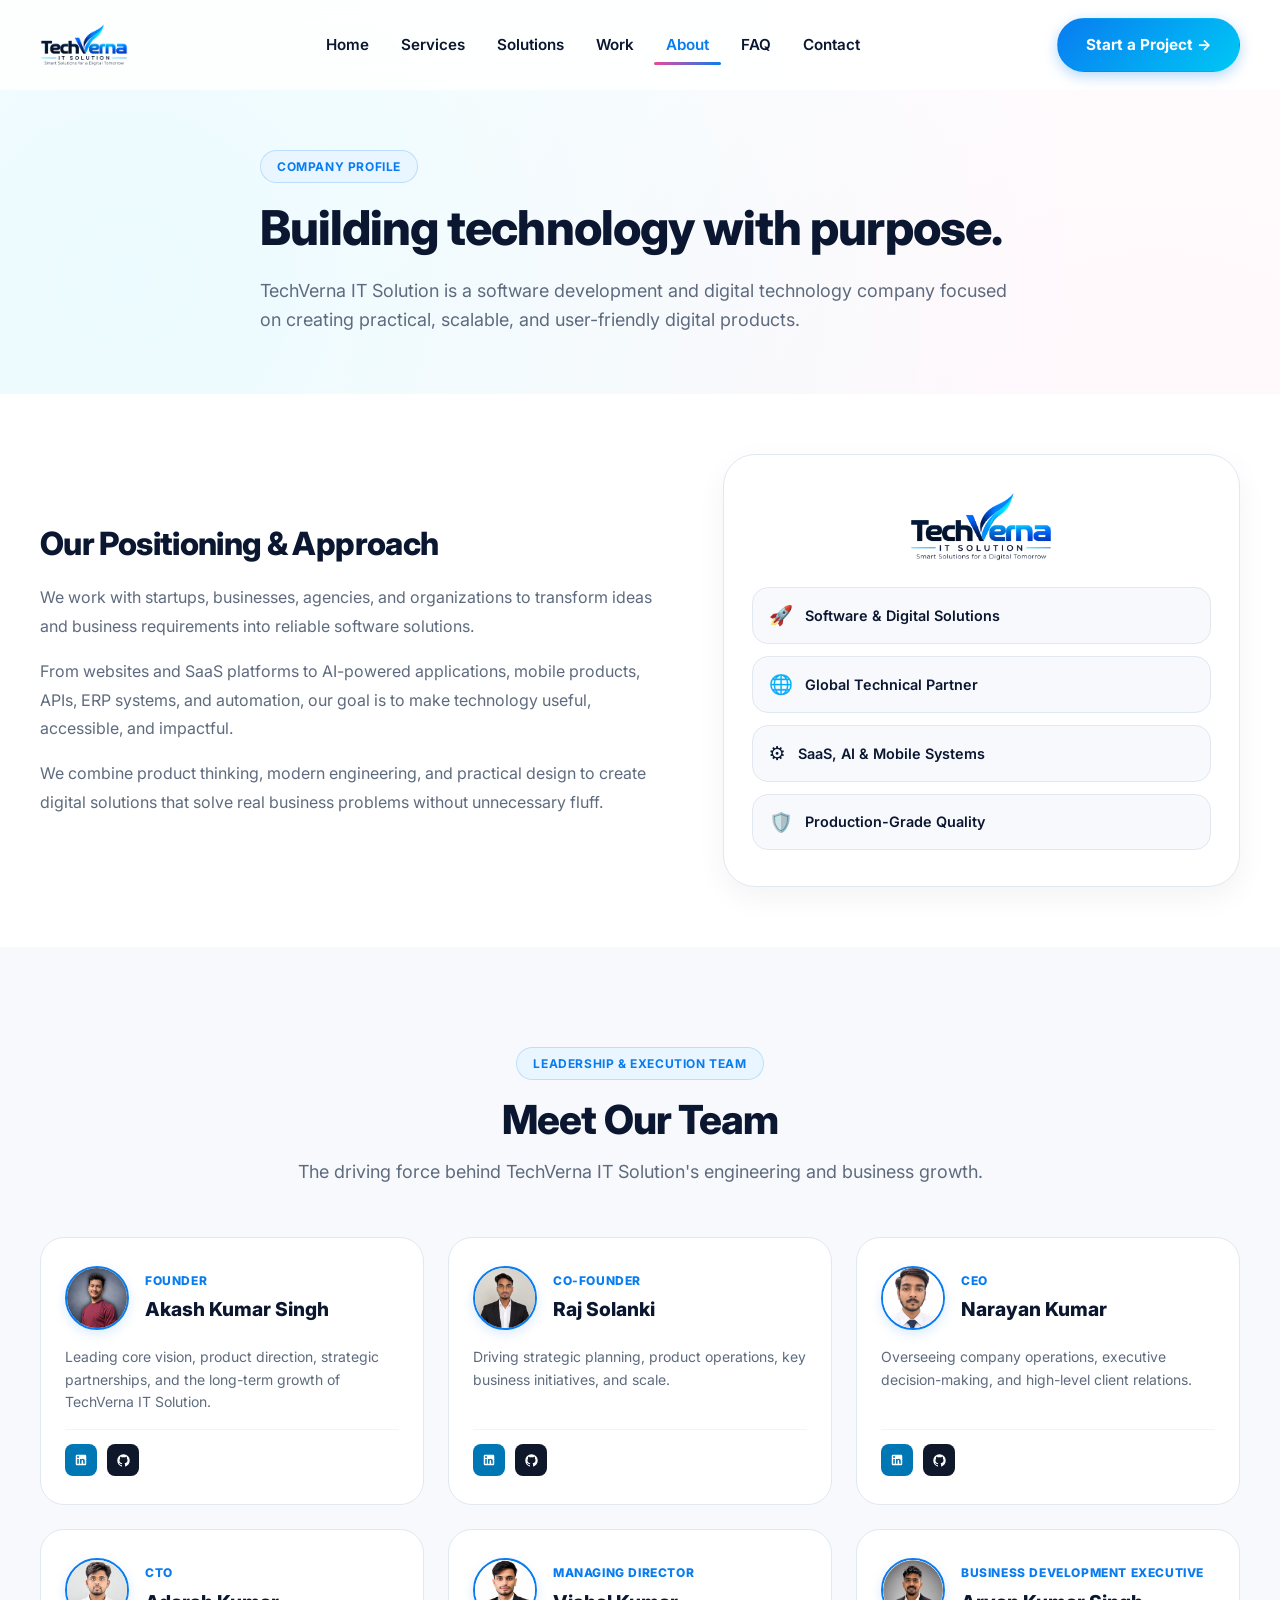
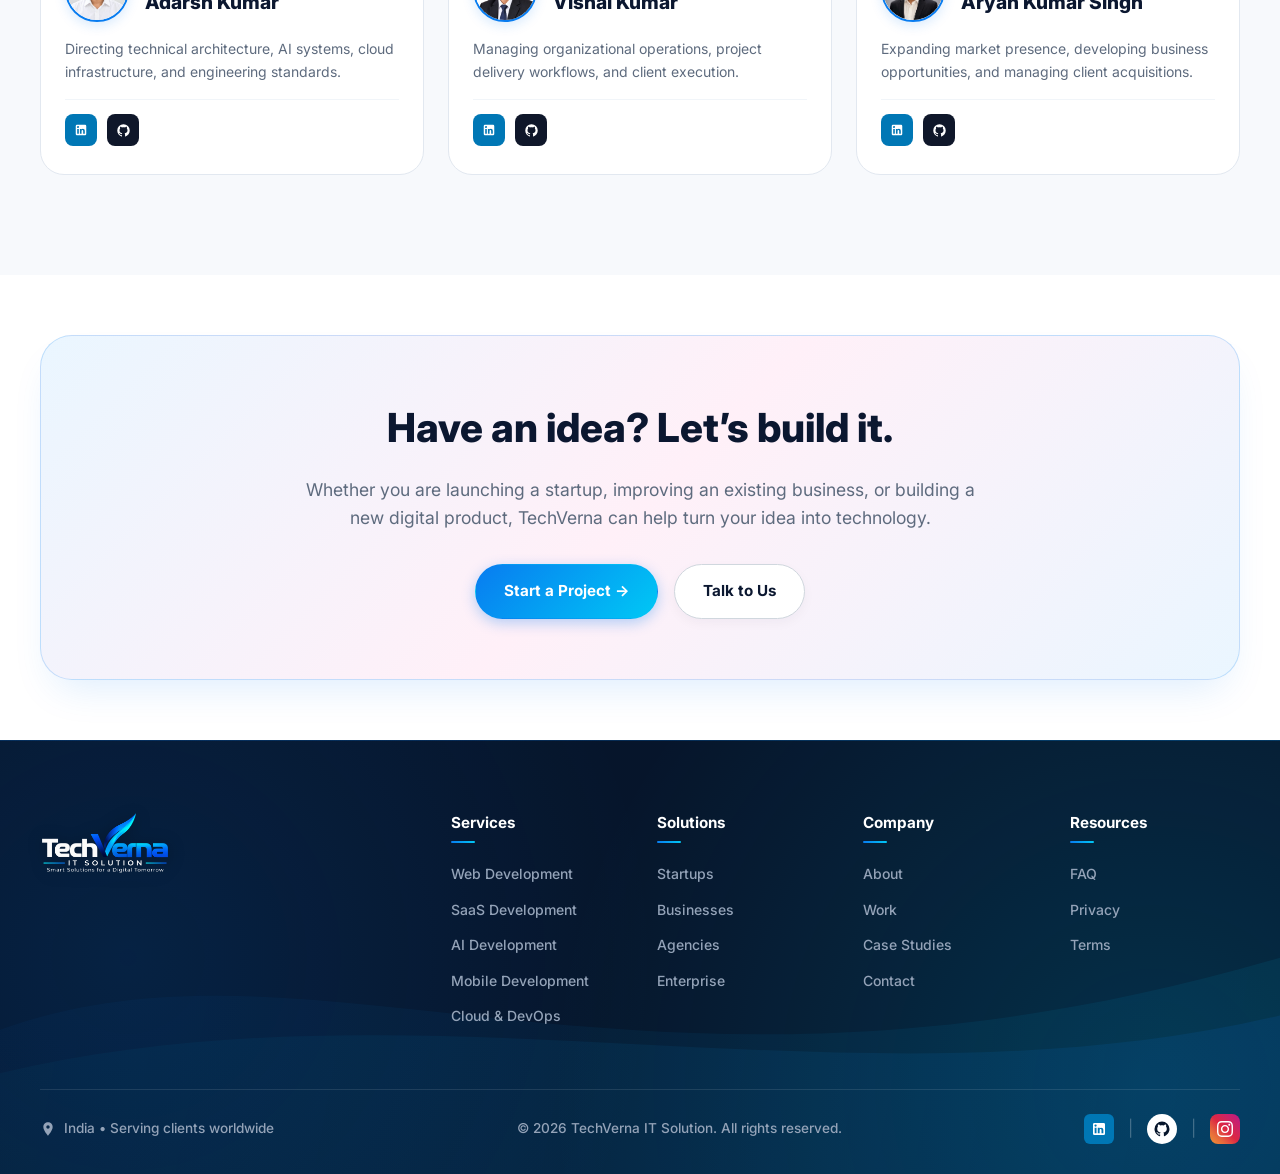
==== about.html @ 1b11ae0d "Initial commit for TechVerna IT Solution website" ====
<!DOCTYPE html>
<html lang="en">
<head>
  <meta charset="UTF-8">
  <meta name="viewport" content="width=device-width, initial-scale=1.0">
  <title>About Us | TechVerna IT Solution</title>
  <meta name="description" content="Learn about TechVerna IT Solution, our leadership, engineering values, and mission to build scalable digital products for startups and enterprises.">
  <link rel="canonical" href="https://techverna.in/about.html">
  <link rel="icon" type="image/png" href="assets/logo.png">

  <!-- Google Fonts: Inter -->
  <link rel="preconnect" href="https://fonts.googleapis.com">
  <link rel="preconnect" href="https://fonts.gstatic.com" crossorigin>
  <link href="https://fonts.googleapis.com/css2?family=Inter:wght@400;500;600;700;800&display=swap" rel="stylesheet">

  <link rel="stylesheet" href="css/style.css">
  <link rel="stylesheet" href="css/responsive.css">
  <link rel="stylesheet" href="css/animations.css">
</head>
<body class="ambient-bg">

  <!-- HEADER -->
    <header class="site-header">
    <div class="container header-container">
      <a href="index.html" class="brand-logo" aria-label="TechVerna IT Solution Home">
        <img src="assets/logo.png" alt="TechVerna IT Solution Logo">
      </a>

      <!-- Desktop Navigation -->
      <nav class="nav-menu">
        <a href="index.html" class="nav-link">Home</a>
        <a href="services.html" class="nav-link">Services</a>
        <a href="solutions.html" class="nav-link">Solutions</a>
        <a href="work.html" class="nav-link">Work</a>
        <a href="about.html" class="nav-link active">About</a>
        <a href="faq.html" class="nav-link">FAQ</a>
        <a href="contact.html" class="nav-link">Contact</a>
      </nav>

      <!-- Desktop Header CTA -->
      <div class="header-cta">
        <a href="contact.html" class="btn btn-primary">Start a Project →</a>
      </div>

      <!-- Mobile Hamburger Button -->
      <button id="hamburger-btn" class="hamburger-btn" aria-label="Toggle navigation menu" aria-expanded="false">
        <svg viewBox="0 0 24 24" fill="none" stroke="currentColor" stroke-width="2">
          <path d="M4 6h16M4 12h16M4 18h16" stroke-linecap="round"/>
        </svg>
      </button>
    </div>

    <!-- Mobile Slide-down Drawer -->
    <div id="mobile-menu" class="mobile-menu">
      <a href="index.html" class="nav-link">Home</a>
      <a href="services.html" class="nav-link">Services</a>
      <a href="solutions.html" class="nav-link">Solutions</a>
      <a href="work.html" class="nav-link">Work</a>
      <a href="about.html" class="nav-link active">About</a>
      <a href="faq.html" class="nav-link">FAQ</a>
      <a href="contact.html" class="nav-link">Contact</a>
      <a href="contact.html" class="btn btn-primary" style="margin-top: 10px; width: 100%;">Start a Project →</a>
    </div>
  </header>

  <!-- PAGE HERO -->
  <section class="hero-section" style="padding-bottom: 60px;">
    <div class="container text-center" style="max-width: 800px; margin: 0 auto;">
      <div class="badge-pill">Company Profile</div>
      <h1 class="section-title" style="font-size: 3rem; margin-bottom: 20px;">Building technology with purpose.</h1>
      <p class="section-subtitle">
        TechVerna IT Solution is a software development and digital technology company focused on creating practical, scalable, and user-friendly digital products.
      </p>
    </div>
  </section>

  <!-- COMPANY STORY -->
  <section class="py-60 bg-white-section">
    <div class="container">
      <div class="hero-grid">
        <div class="reveal">
          <h2 class="section-title" style="text-align: left; font-size: 2rem; margin-bottom: 20px;">Our Positioning &amp; Approach</h2>
          <p style="color: var(--color-muted-text); line-height: 1.8; margin-bottom: 16px;">
            We work with startups, businesses, agencies, and organizations to transform ideas and business requirements into reliable software solutions.
          </p>
          <p style="color: var(--color-muted-text); line-height: 1.8; margin-bottom: 16px;">
            From websites and SaaS platforms to AI-powered applications, mobile products, APIs, ERP systems, and automation, our goal is to make technology useful, accessible, and impactful.
          </p>
          <p style="color: var(--color-muted-text); line-height: 1.8;">
            We combine product thinking, modern engineering, and practical design to create digital solutions that solve real business problems without unnecessary fluff.
          </p>
        </div>
        <div class="reveal">
          <div class="company-showcase-box">
            <div class="showcase-logo-wrapper">
              <img src="assets/logo.png" alt="TechVerna IT Solution Logo" class="showcase-logo-img">
            </div>
            <div class="showcase-highlights-grid">
              <div class="showcase-pill">
                <span class="pill-icon">🚀</span>
                <span>Software &amp; Digital Solutions</span>
              </div>
              <div class="showcase-pill">
                <span class="pill-icon">🌐</span>
                <span>Global Technical Partner</span>
              </div>
              <div class="showcase-pill">
                <span class="pill-icon">⚙️</span>
                <span>SaaS, AI &amp; Mobile Systems</span>
              </div>
              <div class="showcase-pill">
                <span class="pill-icon">🛡️</span>
                <span>Production-Grade Quality</span>
              </div>
            </div>
          </div>
        </div>
      </div>
    </div>
  </section>

  <!-- TEAM SECTION -->
  <section class="py-100 bg-light-section">
    <div class="container">
      <div class="section-header reveal">
        <div class="badge-pill">Leadership &amp; Execution Team</div>
        <h2 class="section-title">Meet Our Team</h2>
        <p class="section-subtitle">The driving force behind TechVerna IT Solution's engineering and business growth.</p>
      </div>

      <div class="team-grid-3col reveal">
        <!-- 01 FOUNDER -->
        <div class="executive-card">
          <div>
            <div class="executive-header">
              <img src="assets/team/akash.jpg" alt="Akash Kumar Singh" class="executive-avatar">
              <div>
                <div class="executive-role-tag">FOUNDER</div>
                <h3 class="executive-name">Akash Kumar Singh</h3>
              </div>
            </div>
            <p class="executive-desc">
              Leading core vision, product direction, strategic partnerships, and the long-term growth of TechVerna IT Solution.
            </p>
          </div>
          <div class="team-social-links">
            <a href="https://www.linkedin.com/in/akashsingh2005" target="_blank" rel="noopener noreferrer" class="team-social-btn linkedin" aria-label="Akash Kumar Singh LinkedIn">
              <svg width="14" height="14" fill="currentColor" viewBox="0 0 24 24">
                <path d="M19 3a2 2 0 0 1 2 2v14a2 2 0 0 1-2 2H5a2 2 0 0 1-2-2V5a2 2 0 0 1 2-2h14m-.5 15.5v-5.3a3.26 3.26 0 0 0-3.26-3.26c-.85 0-1.84.52-2.28 1.3v-1.11h-2.79v8.37h2.79v-4.93c0-.77.62-1.4 1.39-1.4a1.4 1.4 0 0 1 1.4 1.4v4.93h2.75M6.88 8.56a1.68 1.68 0 0 0 1.68-1.68c0-.93-.75-1.69-1.68-1.69a1.69 1.69 0 0 0-1.69 1.69c0 .93.76 1.68 1.69 1.68m1.39 9.94v-8.37H5.5v8.37h2.77z"/>
              </svg>
            </a>
            <a href="https://github.com/akashsingg2005" target="_blank" rel="noopener noreferrer" class="team-social-btn github" aria-label="Akash Kumar Singh GitHub">
              <svg width="15" height="15" fill="currentColor" viewBox="0 0 24 24">
                <path d="M12 2A10 10 0 0 0 2 12c0 4.42 2.87 8.17 6.84 9.5.5.08.66-.23.66-.5v-1.69c-2.77.6-3.36-1.34-3.36-1.34-.46-1.16-1.11-1.47-1.11-1.47-.91-.62.07-.6.07-.6 1 .07 1.53 1.03 1.53 1.03.87 1.52 2.34 1.07 2.91.83.1-.65.35-1.09.63-1.34-2.22-.25-4.55-1.11-4.55-4.92 0-1.11.38-2 1.03-2.71-.1-.25-.45-1.29.1-2.64 0 0 .84-.27 2.75 1.02.79-.22 1.65-.33 2.5-.33.85 0 1.71.11 2.5.33 1.91-1.29 2.75-1.02 2.75-1.02.55 1.35.2 2.39.1 2.64.65.71 1.03 1.6 1.03 2.71 0 3.82-2.34 4.66-4.57 4.91.36.31.69.92.69 1.85V21c0 .27.16.59.67.5C19.14 20.16 22 16.42 22 12A10 10 0 0 0 12 2z"/>
              </svg>
            </a>
          </div>
        </div>

        <!-- 02 CO-FOUNDER -->
        <div class="executive-card">
          <div>
            <div class="executive-header">
              <img src="assets/team/raj.jpg" alt="Raj Solanki" class="executive-avatar">
              <div>
                <div class="executive-role-tag">CO-FOUNDER</div>
                <h3 class="executive-name">Raj Solanki</h3>
              </div>
            </div>
            <p class="executive-desc">
              Driving strategic planning, product operations, key business initiatives, and scale.
            </p>
          </div>
          <div class="team-social-links">
            <a href="https://www.linkedin.com/in/rajkumar-solanki07" target="_blank" rel="noopener noreferrer" class="team-social-btn linkedin" aria-label="Raj Solanki LinkedIn">
              <svg width="14" height="14" fill="currentColor" viewBox="0 0 24 24">
                <path d="M19 3a2 2 0 0 1 2 2v14a2 2 0 0 1-2 2H5a2 2 0 0 1-2-2V5a2 2 0 0 1 2-2h14m-.5 15.5v-5.3a3.26 3.26 0 0 0-3.26-3.26c-.85 0-1.84.52-2.28 1.3v-1.11h-2.79v8.37h2.79v-4.93c0-.77.62-1.4 1.39-1.4a1.4 1.4 0 0 1 1.4 1.4v4.93h2.75M6.88 8.56a1.68 1.68 0 0 0 1.68-1.68c0-.93-.75-1.69-1.68-1.69a1.69 1.69 0 0 0-1.69 1.69c0 .93.76 1.68 1.69 1.68m1.39 9.94v-8.37H5.5v8.37h2.77z"/>
              </svg>
            </a>
            <a href="https://github.com/tfaryanraj07" target="_blank" rel="noopener noreferrer" class="team-social-btn github" aria-label="Raj Solanki GitHub">
              <svg width="15" height="15" fill="currentColor" viewBox="0 0 24 24">
                <path d="M12 2A10 10 0 0 0 2 12c0 4.42 2.87 8.17 6.84 9.5.5.08.66-.23.66-.5v-1.69c-2.77.6-3.36-1.34-3.36-1.34-.46-1.16-1.11-1.47-1.11-1.47-.91-.62.07-.6.07-.6 1 .07 1.53 1.03 1.53 1.03.87 1.52 2.34 1.07 2.91.83.1-.65.35-1.09.63-1.34-2.22-.25-4.55-1.11-4.55-4.92 0-1.11.38-2 1.03-2.71-.1-.25-.45-1.29.1-2.64 0 0 .84-.27 2.75 1.02.79-.22 1.65-.33 2.5-.33.85 0 1.71.11 2.5.33 1.91-1.29 2.75-1.02 2.75-1.02.55 1.35.2 2.39.1 2.64.65.71 1.03 1.6 1.03 2.71 0 3.82-2.34 4.66-4.57 4.91.36.31.69.92.69 1.85V21c0 .27.16.59.67.5C19.14 20.16 22 16.42 22 12A10 10 0 0 0 12 2z"/>
              </svg>
            </a>
          </div>
        </div>

        <!-- 03 CEO -->
        <div class="executive-card">
          <div>
            <div class="executive-header">
              <img src="assets/team/narayan.jpg" alt="Narayan Kumar" class="executive-avatar">
              <div>
                <div class="executive-role-tag">CEO</div>
                <h3 class="executive-name">Narayan Kumar</h3>
              </div>
            </div>
            <p class="executive-desc">
              Overseeing company operations, executive decision-making, and high-level client relations.
            </p>
          </div>
          <div class="team-social-links">
            <a href="https://www.linkedin.com/in/narayan0789" target="_blank" rel="noopener noreferrer" class="team-social-btn linkedin" aria-label="Narayan Kumar LinkedIn">
              <svg width="14" height="14" fill="currentColor" viewBox="0 0 24 24">
                <path d="M19 3a2 2 0 0 1 2 2v14a2 2 0 0 1-2 2H5a2 2 0 0 1-2-2V5a2 2 0 0 1 2-2h14m-.5 15.5v-5.3a3.26 3.26 0 0 0-3.26-3.26c-.85 0-1.84.52-2.28 1.3v-1.11h-2.79v8.37h2.79v-4.93c0-.77.62-1.4 1.39-1.4a1.4 1.4 0 0 1 1.4 1.4v4.93h2.75M6.88 8.56a1.68 1.68 0 0 0 1.68-1.68c0-.93-.75-1.69-1.68-1.69a1.69 1.69 0 0 0-1.69 1.69c0 .93.76 1.68 1.69 1.68m1.39 9.94v-8.37H5.5v8.37h2.77z"/>
              </svg>
            </a>
            <a href="https://github.com/Narayan0789" target="_blank" rel="noopener noreferrer" class="team-social-btn github" aria-label="Narayan Kumar GitHub">
              <svg width="15" height="15" fill="currentColor" viewBox="0 0 24 24">
                <path d="M12 2A10 10 0 0 0 2 12c0 4.42 2.87 8.17 6.84 9.5.5.08.66-.23.66-.5v-1.69c-2.77.6-3.36-1.34-3.36-1.34-.46-1.16-1.11-1.47-1.11-1.47-.91-.62.07-.6.07-.6 1 .07 1.53 1.03 1.53 1.03.87 1.52 2.34 1.07 2.91.83.1-.65.35-1.09.63-1.34-2.22-.25-4.55-1.11-4.55-4.92 0-1.11.38-2 1.03-2.71-.1-.25-.45-1.29.1-2.64 0 0 .84-.27 2.75 1.02.79-.22 1.65-.33 2.5-.33.85 0 1.71.11 2.5.33 1.91-1.29 2.75-1.02 2.75-1.02.55 1.35.2 2.39.1 2.64.65.71 1.03 1.6 1.03 2.71 0 3.82-2.34 4.66-4.57 4.91.36.31.69.92.69 1.85V21c0 .27.16.59.67.5C19.14 20.16 22 16.42 22 12A10 10 0 0 0 12 2z"/>
              </svg>
            </a>
          </div>
        </div>

        <!-- 04 CTO -->
        <div class="executive-card">
          <div>
            <div class="executive-header">
              <img src="assets/team/adarsh.jpg" alt="Adarsh Kumar" class="executive-avatar">
              <div>
                <div class="executive-role-tag">CTO</div>
                <h3 class="executive-name">Adarsh Kumar</h3>
              </div>
            </div>
            <p class="executive-desc">
              Directing technical architecture, AI systems, cloud infrastructure, and engineering standards.
            </p>
          </div>
          <div class="team-social-links">
            <a href="https://www.linkedin.com/in/adarshrishab" target="_blank" rel="noopener noreferrer" class="team-social-btn linkedin" aria-label="Adarsh Kumar LinkedIn">
              <svg width="14" height="14" fill="currentColor" viewBox="0 0 24 24">
                <path d="M19 3a2 2 0 0 1 2 2v14a2 2 0 0 1-2 2H5a2 2 0 0 1-2-2V5a2 2 0 0 1 2-2h14m-.5 15.5v-5.3a3.26 3.26 0 0 0-3.26-3.26c-.85 0-1.84.52-2.28 1.3v-1.11h-2.79v8.37h2.79v-4.93c0-.77.62-1.4 1.39-1.4a1.4 1.4 0 0 1 1.4 1.4v4.93h2.75M6.88 8.56a1.68 1.68 0 0 0 1.68-1.68c0-.93-.75-1.69-1.68-1.69a1.69 1.69 0 0 0-1.69 1.69c0 .93.76 1.68 1.69 1.68m1.39 9.94v-8.37H5.5v8.37h2.77z"/>
              </svg>
            </a>
            <a href="https://github.com/Adarshkumar9525" target="_blank" rel="noopener noreferrer" class="team-social-btn github" aria-label="Adarsh Kumar GitHub">
              <svg width="15" height="15" fill="currentColor" viewBox="0 0 24 24">
                <path d="M12 2A10 10 0 0 0 2 12c0 4.42 2.87 8.17 6.84 9.5.5.08.66-.23.66-.5v-1.69c-2.77.6-3.36-1.34-3.36-1.34-.46-1.16-1.11-1.47-1.11-1.47-.91-.62.07-.6.07-.6 1 .07 1.53 1.03 1.53 1.03.87 1.52 2.34 1.07 2.91.83.1-.65.35-1.09.63-1.34-2.22-.25-4.55-1.11-4.55-4.92 0-1.11.38-2 1.03-2.71-.1-.25-.45-1.29.1-2.64 0 0 .84-.27 2.75 1.02.79-.22 1.65-.33 2.5-.33.85 0 1.71.11 2.5.33 1.91-1.29 2.75-1.02 2.75-1.02.55 1.35.2 2.39.1 2.64.65.71 1.03 1.6 1.03 2.71 0 3.82-2.34 4.66-4.57 4.91.36.31.69.92.69 1.85V21c0 .27.16.59.67.5C19.14 20.16 22 16.42 22 12A10 10 0 0 0 12 2z"/>
              </svg>
            </a>
          </div>
        </div>

        <!-- 05 MANAGING DIRECTOR -->
        <div class="executive-card">
          <div>
            <div class="executive-header">
              <img src="assets/team/vishal.jpg" alt="Vishal Kumar" class="executive-avatar">
              <div>
                <div class="executive-role-tag">MANAGING DIRECTOR</div>
                <h3 class="executive-name">Vishal Kumar</h3>
              </div>
            </div>
            <p class="executive-desc">
              Managing organizational operations, project delivery workflows, and client execution.
            </p>
          </div>
          <div class="team-social-links">
            <a href="https://www.linkedin.com/in/vishalhplg" target="_blank" rel="noopener noreferrer" class="team-social-btn linkedin" aria-label="Vishal Kumar LinkedIn">
              <svg width="14" height="14" fill="currentColor" viewBox="0 0 24 24">
                <path d="M19 3a2 2 0 0 1 2 2v14a2 2 0 0 1-2 2H5a2 2 0 0 1-2-2V5a2 2 0 0 1 2-2h14m-.5 15.5v-5.3a3.26 3.26 0 0 0-3.26-3.26c-.85 0-1.84.52-2.28 1.3v-1.11h-2.79v8.37h2.79v-4.93c0-.77.62-1.4 1.39-1.4a1.4 1.4 0 0 1 1.4 1.4v4.93h2.75M6.88 8.56a1.68 1.68 0 0 0 1.68-1.68c0-.93-.75-1.69-1.68-1.69a1.69 1.69 0 0 0-1.69 1.69c0 .93.76 1.68 1.69 1.68m1.39 9.94v-8.37H5.5v8.37h2.77z"/>
              </svg>
            </a>
            <a href="https://github.com/vishalhplg-123" target="_blank" rel="noopener noreferrer" class="team-social-btn github" aria-label="Vishal Kumar GitHub">
              <svg width="15" height="15" fill="currentColor" viewBox="0 0 24 24">
                <path d="M12 2A10 10 0 0 0 2 12c0 4.42 2.87 8.17 6.84 9.5.5.08.66-.23.66-.5v-1.69c-2.77.6-3.36-1.34-3.36-1.34-.46-1.16-1.11-1.47-1.11-1.47-.91-.62.07-.6.07-.6 1 .07 1.53 1.03 1.53 1.03.87 1.52 2.34 1.07 2.91.83.1-.65.35-1.09.63-1.34-2.22-.25-4.55-1.11-4.55-4.92 0-1.11.38-2 1.03-2.71-.1-.25-.45-1.29.1-2.64 0 0 .84-.27 2.75 1.02.79-.22 1.65-.33 2.5-.33.85 0 1.71.11 2.5.33 1.91-1.29 2.75-1.02 2.75-1.02.55 1.35.2 2.39.1 2.64.65.71 1.03 1.6 1.03 2.71 0 3.82-2.34 4.66-4.57 4.91.36.31.69.92.69 1.85V21c0 .27.16.59.67.5C19.14 20.16 22 16.42 22 12A10 10 0 0 0 12 2z"/>
              </svg>
            </a>
          </div>
        </div>

        <!-- 06 BUSINESS DEVELOPMENT EXECUTIVE -->
        <div class="executive-card">
          <div>
            <div class="executive-header">
              <img src="assets/team/aryan.jpg" alt="Aryan Kumar Singh" class="executive-avatar">
              <div>
                <div class="executive-role-tag">BUSINESS DEVELOPMENT EXECUTIVE</div>
                <h3 class="executive-name">Aryan Kumar Singh</h3>
              </div>
            </div>
            <p class="executive-desc">
              Expanding market presence, developing business opportunities, and managing client acquisitions.
            </p>
          </div>
          <div class="team-social-links">
            <a href="https://www.linkedin.com/in/aryan-singh-255670394" target="_blank" rel="noopener noreferrer" class="team-social-btn linkedin" aria-label="Aryan Kumar Singh LinkedIn">
              <svg width="14" height="14" fill="currentColor" viewBox="0 0 24 24">
                <path d="M19 3a2 2 0 0 1 2 2v14a2 2 0 0 1-2 2H5a2 2 0 0 1-2-2V5a2 2 0 0 1 2-2h14m-.5 15.5v-5.3a3.26 3.26 0 0 0-3.26-3.26c-.85 0-1.84.52-2.28 1.3v-1.11h-2.79v8.37h2.79v-4.93c0-.77.62-1.4 1.39-1.4a1.4 1.4 0 0 1 1.4 1.4v4.93h2.75M6.88 8.56a1.68 1.68 0 0 0 1.68-1.68c0-.93-.75-1.69-1.68-1.69a1.69 1.69 0 0 0-1.69 1.69c0 .93.76 1.68 1.69 1.68m1.39 9.94v-8.37H5.5v8.37h2.77z"/>
              </svg>
            </a>
            <a href="https://github.com/AryankumarSingh18" target="_blank" rel="noopener noreferrer" class="team-social-btn github" aria-label="Aryan Kumar Singh GitHub">
              <svg width="15" height="15" fill="currentColor" viewBox="0 0 24 24">
                <path d="M12 2A10 10 0 0 0 2 12c0 4.42 2.87 8.17 6.84 9.5.5.08.66-.23.66-.5v-1.69c-2.77.6-3.36-1.34-3.36-1.34-.46-1.16-1.11-1.47-1.11-1.47-.91-.62.07-.6.07-.6 1 .07 1.53 1.03 1.53 1.03.87 1.52 2.34 1.07 2.91.83.1-.65.35-1.09.63-1.34-2.22-.25-4.55-1.11-4.55-4.92 0-1.11.38-2 1.03-2.71-.1-.25-.45-1.29.1-2.64 0 0 .84-.27 2.75 1.02.79-.22 1.65-.33 2.5-.33.85 0 1.71.11 2.5.33 1.91-1.29 2.75-1.02 2.75-1.02.55 1.35.2 2.39.1 2.64.65.71 1.03 1.6 1.03 2.71 0 3.82-2.34 4.66-4.57 4.91.36.31.69.92.69 1.85V21c0 .27.16.59.67.5C19.14 20.16 22 16.42 22 12A10 10 0 0 0 12 2z"/>
              </svg>
            </a>
          </div>
        </div>
      </div>
    </div>
  </section>

  <!-- CTA -->
  <section class="py-60 bg-white-section">
    <div class="container">
      <div class="cta-banner reveal">
        <h2>Have an idea? Let’s build it.</h2>
        <p>Whether you are launching a startup, improving an existing business, or building a new digital product, TechVerna can help turn your idea into technology.</p>
        <div style="display: flex; gap: 16px; justify-content: center; flex-wrap: wrap;">
          <a href="contact.html" class="btn btn-primary">Start a Project →</a>
          <a href="https://wa.me/917004339203?text=Hello%20TechVerna%20IT%20Solution%2C%20I%20would%20like%20to%20discuss%20a%20project." target="_blank" rel="noopener noreferrer" class="btn btn-secondary">Talk to Us</a>
        </div>
      </div>
    </div>
  </section>

  <!-- FOOTER -->
        <footer class="site-footer">
    <!-- Flowing Wave SVG Graphic Background Canvas -->
    <svg class="footer-wave-svg" viewBox="0 0 1200 300" preserveAspectRatio="none" fill="none">
      <path d="M0 200 C 300 120, 600 280, 1200 150 L 1200 300 L 0 300 Z" fill="url(#waveGrad1)" opacity="0.35"/>
      <path d="M0 230 C 400 160, 800 260, 1200 190 L 1200 300 L 0 300 Z" fill="url(#waveGrad2)" opacity="0.45"/>
      <defs>
        <linearGradient id="waveGrad1" x1="0" y1="0" x2="1200" y2="300" gradientUnits="userSpaceOnUse">
          <stop offset="0%" stop-color="#087CF0" stop-opacity="0.25"/>
          <stop offset="100%" stop-color="#00C8F5" stop-opacity="0.5"/>
        </linearGradient>
        <linearGradient id="waveGrad2" x1="0" y1="0" x2="1200" y2="300" gradientUnits="userSpaceOnUse">
          <stop offset="0%" stop-color="#00C8F5" stop-opacity="0.15"/>
          <stop offset="100%" stop-color="#087CF0" stop-opacity="0.6"/>
        </linearGradient>
      </defs>
    </svg>

    <div class="container footer-container-inner">
      <div class="footer-top">
        <!-- LEFT FOOTER BRAND -->
        <div class="footer-brand">
          <a href="index.html" aria-label="TechVerna IT Solution Logo">
            <img src="assets/logo-footer.png" alt="TechVerna IT Solution Logo" class="footer-logo-img">
          </a>
        </div>

        <!-- SERVICES -->
        <div class="footer-col">
          <h4>Services</h4>
          <div class="footer-heading-underline"></div>
          <ul>
            <li><a href="services/web-development.html">Web Development</a></li>
            <li><a href="services/saas-development.html">SaaS Development</a></li>
            <li><a href="services/ai-development.html">AI Development</a></li>
            <li><a href="services/mobile-development.html">Mobile Development</a></li>
            <li><a href="services/backend-api-development.html">Cloud &amp; DevOps</a></li>
          </ul>
        </div>

        <!-- SOLUTIONS -->
        <div class="footer-col">
          <h4>Solutions</h4>
          <div class="footer-heading-underline"></div>
          <ul>
            <li><a href="solutions.html#startups">Startups</a></li>
            <li><a href="solutions.html#businesses">Businesses</a></li>
            <li><a href="solutions.html#agencies">Agencies</a></li>
            <li><a href="solutions.html#enterprise">Enterprise</a></li>
          </ul>
        </div>

        <!-- COMPANY -->
        <div class="footer-col">
          <h4>Company</h4>
          <div class="footer-heading-underline"></div>
          <ul>
            <li><a href="about.html">About</a></li>
            <li><a href="work.html">Work</a></li>
            <li><a href="work.html">Case Studies</a></li>
            <li><a href="contact.html">Contact</a></li>
          </ul>
        </div>

        <!-- RESOURCES -->
        <div class="footer-col">
          <h4>Resources</h4>
          <div class="footer-heading-underline"></div>
          <ul>
            <li><a href="faq.html">FAQ</a></li>
            <li><a href="privacy.html">Privacy</a></li>
            <li><a href="terms.html">Terms</a></li>
          </ul>
        </div>
      </div>

      <!-- FOOTER BOTTOM BAR MATCHING REFERENCE SCREENSHOT -->
      <div class="footer-bottom">
        <div class="footer-location-pin">
          <svg width="16" height="16" viewBox="0 0 24 24" fill="currentColor" style="color: #94A3B8;">
            <path d="M12 2C8.13 2 5 5.13 5 9c0 5.25 7 13 7 13s7-7.75 7-13c0-3.87-3.13-7-7-7zm0 9.5c-1.38 0-2.5-1.12-2.5-2.5s1.12-2.5 2.5-2.5 2.5 1.12 2.5 2.5-1.12 2.5-2.5 2.5z"/>
          </svg>
          <span>India • Serving clients worldwide</span>
        </div>

        <div class="footer-copyright-text">
          © <span id="current-year">2026</span> TechVerna IT Solution. All rights reserved.
        </div>

        <div class="social-links-row">
          <!-- LinkedIn Icon -->
          <a href="https://www.linkedin.com/company/techverna-it-solution/" target="_blank" rel="noopener noreferrer" class="social-icon-btn linkedin" aria-label="LinkedIn">
            <svg width="16" height="16" fill="currentColor" viewBox="0 0 24 24">
              <path d="M19 3a2 2 0 0 1 2 2v14a2 2 0 0 1-2 2H5a2 2 0 0 1-2-2V5a2 2 0 0 1 2-2h14m-.5 15.5v-5.3a3.26 3.26 0 0 0-3.26-3.26c-.85 0-1.84.52-2.28 1.3v-1.11h-2.79v8.37h2.79v-4.93c0-.77.62-1.4 1.39-1.4a1.4 1.4 0 0 1 1.4 1.4v4.93h2.75M6.88 8.56a1.68 1.68 0 0 0 1.68-1.68c0-.93-.75-1.69-1.68-1.69a1.69 1.69 0 0 0-1.69 1.69c0 .93.76 1.68 1.69 1.68m1.39 9.94v-8.37H5.5v8.37h2.77z"/>
            </svg>
          </a>

          <span class="social-divider-pipe">|</span>

          <!-- GitHub Icon -->
          <a href="https://github.com/techvernaitsolution" target="_blank" rel="noopener noreferrer" class="social-icon-btn github" aria-label="GitHub">
            <svg width="18" height="18" fill="currentColor" viewBox="0 0 24 24">
              <path d="M12 2A10 10 0 0 0 2 12c0 4.42 2.87 8.17 6.84 9.5.5.08.66-.23.66-.5v-1.69c-2.77.6-3.36-1.34-3.36-1.34-.46-1.16-1.11-1.47-1.11-1.47-.91-.62.07-.6.07-.6 1 .07 1.53 1.03 1.53 1.03.87 1.52 2.34 1.07 2.91.83.1-.65.35-1.09.63-1.34-2.22-.25-4.55-1.11-4.55-4.92 0-1.11.38-2 1.03-2.71-.1-.25-.45-1.29.1-2.64 0 0 .84-.27 2.75 1.02.79-.22 1.65-.33 2.5-.33.85 0 1.71.11 2.5.33 1.91-1.29 2.75-1.02 2.75-1.02.55 1.35.2 2.39.1 2.64.65.71 1.03 1.6 1.03 2.71 0 3.82-2.34 4.66-4.57 4.91.36.31.69.92.69 1.85V21c0 .27.16.59.67.5C19.14 20.16 22 16.42 22 12A10 10 0 0 0 12 2z"/>
            </svg>
          </a>

          <span class="social-divider-pipe">|</span>

          <!-- Instagram Icon -->
          <a href="https://www.instagram.com/techvernaitsolution.in" target="_blank" rel="noopener noreferrer" class="social-icon-btn instagram" aria-label="Instagram">
            <svg width="16" height="16" fill="currentColor" viewBox="0 0 24 24">
              <path d="M12 2.163c3.204 0 3.584.012 4.85.07 3.252.148 4.771 1.691 4.919 4.919.058 1.265.069 1.645.069 4.849 0 3.205-.012 3.584-.069 4.849-.149 3.225-1.664 4.771-4.919 4.919-1.266.058-1.644.07-4.85.07-3.204 0-3.584-.012-4.849-.07-3.26-.149-4.771-1.699-4.919-4.92-.058-1.265-.07-1.644-.07-4.849 0-3.204.013-3.583.07-4.849.149-3.227 1.664-4.771 4.919-4.919 1.266-.057 1.645-.069 4.849-.069zm0-2.163c-3.259 0-3.667.014-4.947.072-4.358.2-6.78 2.618-6.98 6.98-.059 1.281-.073 1.689-.073 4.948 0 3.259.014 3.668.072 4.948.2 4.358 2.618 6.78 6.98 6.98 1.281.058 1.689.072 4.948.072 3.259 0 3.668-.014 4.948-.072 4.354-.2 6.782-2.618 6.979-6.98.059-1.28.073-1.689.073-4.948 0-3.259-.014-3.667-.072-4.947-.196-4.354-2.617-6.78-6.979-6.98-1.281-.059-1.69-.073-4.949-.073zm0 5.838c-3.403 0-6.162 2.759-6.162 6.162s2.759 6.163 6.162 6.163 6.162-2.759 6.162-6.163c0-3.403-2.759-6.162-6.162-6.162zm0 10.162c-2.209 0-4-1.79-4-4 0-2.209 1.791-4 4-4s4 1.791 4 4c0 2.21-1.791 4-4 4zm6.406-11.845c-.796 0-1.441.645-1.441 1.44s.645 1.44 1.441 1.44c.795 0 1.439-.645 1.439-1.44s-.644-1.44-1.439-1.44z"/>
            </svg>
          </a>
        </div>
      </div>
    </div>
  </footer>

  <script src="js/main.js" defer></script>
  <script src="js/navigation.js" defer></script>
</body>
</html>
---- css/style.css ----
/* ============================================================
   TECHVERNA IT SOLUTION — MAIN STYLESHEET
   ============================================================ */

:root {
  /* Color Palette */
  --color-navy: #071A35;
  --color-dark-blue: #0B3B82;
  --color-primary-blue: #087CF0;
  --color-cyan: #00C8F5;
  --color-soft-blue: #EAF6FF;
  --color-soft-pink: #FFF0F8;
  --color-pink: #FF6FB5;
  --color-purple: #C77DFF;
  --color-white: #FFFFFF;
  --color-light-bg: #F7F9FC;
  --color-dark-text: #0B1730;
  --color-muted-text: #5E6B7E;
  --color-border: rgba(8, 124, 240, 0.12);

  /* Typography */
  --font-family: 'Inter', system-ui, -apple-system, BlinkMacSystemFont, 'Segoe UI', Roboto, Oxygen, Ubuntu, Cantarell, sans-serif;

  /* Spacing & Transitions */
  --transition-fast: 0.2s ease;
  --transition-normal: 0.3s cubic-bezier(0.4, 0, 0.2, 1);
  --radius-sm: 8px;
  --radius-md: 16px;
  --radius-lg: 24px;
  --radius-xl: 32px;
  --shadow-sm: 0 4px 12px rgba(7, 26, 53, 0.04);
  --shadow-md: 0 10px 30px -10px rgba(7, 26, 53, 0.08);
  --shadow-lg: 0 20px 40px -15px rgba(8, 124, 240, 0.15);
}

/* Base & Reset */
*, *::before, *::after {
  box-sizing: border-box;
  margin: 0;
  padding: 0;
}

html {
  scroll-behavior: smooth;
  font-size: 16px;
}

body {
  font-family: var(--font-family);
  background-color: var(--color-white);
  color: var(--color-dark-text);
  line-height: 1.6;
  overflow-x: hidden;
  -webkit-font-smoothing: antialiased;
}

a {
  color: inherit;
  text-decoration: none;
}

ul, ol {
  list-style: none;
}

img, svg {
  max-width: 100%;
  height: auto;
  display: block;
}

button, input, select, textarea {
  font-family: inherit;
  font-size: inherit;
}

/* Container */
.container {
  width: 100%;
  max-width: 1240px;
  margin-left: auto;
  margin-right: auto;
  padding-left: 20px;
  padding-right: 20px;
}

/* Ambient Background Radial Gradients */
.ambient-bg {
  background-image: 
    radial-gradient(circle at 10% 10%, rgba(0, 200, 245, 0.08), transparent 35%),
    radial-gradient(circle at 90% 20%, rgba(255, 111, 181, 0.06), transparent 35%),
    radial-gradient(circle at 50% 70%, rgba(8, 124, 240, 0.04), transparent 45%);
}

.bg-light-section {
  background-color: var(--color-light-bg);
}

.bg-white-section {
  background-color: var(--color-white);
}

/* Text Gradient Utilities */
.text-gradient-blue {
  background: linear-gradient(135deg, var(--color-primary-blue) 0%, var(--color-cyan) 100%);
  -webkit-background-clip: text;
  -webkit-text-fill-color: transparent;
}

.text-gradient-[#087CF0] {
  color: var(--color-primary-blue);
}

/* Section Header Styles */
.section-header {
  text-align: center;
  max-width: 760px;
  margin: 0 auto 50px auto;
}

.badge-pill {
  display: inline-flex;
  align-items: center;
  gap: 8px;
  padding: 6px 16px;
  border-radius: 50px;
  background-color: var(--color-soft-blue);
  border: 1px solid rgba(8, 124, 240, 0.2);
  color: var(--color-primary-blue);
  font-size: 0.75rem;
  font-weight: 700;
  text-transform: uppercase;
  letter-spacing: 0.05em;
  margin-bottom: 16px;
}

.section-title {
  font-size: 2.5rem;
  font-weight: 800;
  color: var(--color-dark-text);
  letter-spacing: -0.02em;
  line-height: 1.2;
}

.section-subtitle {
  font-size: 1.125rem;
  color: var(--color-muted-text);
  margin-top: 14px;
}

/* Buttons */
.btn {
  display: inline-flex;
  align-items: center;
  justify-content: center;
  gap: 10px;
  padding: 14px 28px;
  border-radius: 50px;
  font-weight: 700;
  font-size: 0.95rem;
  cursor: pointer;
  transition: var(--transition-normal);
  border: 1px solid transparent;
  text-align: center;
}

.btn-primary {
  background: linear-gradient(135deg, var(--color-primary-blue) 0%, var(--color-cyan) 100%);
  color: var(--color-white);
  box-shadow: 0 4px 14px rgba(8, 124, 240, 0.3);
}

.btn-primary:hover {
  transform: translateY(-2px);
  box-shadow: 0 8px 22px rgba(0, 200, 245, 0.45);
  filter: brightness(1.04);
}

.btn-secondary {
  background-color: var(--color-white);
  color: var(--color-dark-text);
  border-color: #D0D7DE;
  box-shadow: var(--shadow-sm);
}

.btn-secondary:hover {
  border-color: var(--color-primary-blue);
  color: var(--color-primary-blue);
  background-color: var(--color-soft-blue);
}

/* Header Navigation */
.site-header {
  position: fixed;
  top: 0;
  left: 0;
  right: 0;
  z-index: 1000;
  transition: background-color 0.3s ease, box-shadow 0.3s ease, padding 0.3s ease;
  background-color: rgba(255, 255, 255, 0.85);
  backdrop-filter: blur(14px);
  padding: 18px 0;
}

.site-header.scrolled {
  background-color: rgba(255, 255, 255, 0.98);
  box-shadow: 0 4px 20px rgba(7, 26, 53, 0.08);
  padding: 12px 0;
  border-bottom: 1px solid rgba(226, 232, 240, 0.9);
}

.header-container {
  display: flex;
  align-items: center;
  justify-content: space-between;
}

.brand-logo {
  display: flex;
  align-items: center;
  gap: 12px;
}

.brand-logo img {
  height: 44px;
  width: auto;
  object-fit: contain;
}

.nav-menu {
  display: flex;
  align-items: center;
  gap: 8px;
}

.nav-link {
  position: relative;
  padding: 8px 12px;
  font-size: 0.95rem;
  font-weight: 600;
  color: var(--color-dark-text);
  transition: color var(--transition-fast);
}

.nav-link::after {
  content: '';
  position: absolute;
  bottom: 0;
  left: 0;
  width: 0%;
  height: 3px;
  background: linear-gradient(90deg, #EC4899 0%, #087CF0 100%);
  border-radius: 2px;
  transition: width 0.3s ease;
}

.nav-link:hover, .nav-link.active {
  color: var(--color-primary-blue);
  background-color: transparent;
}

.nav-link:hover::after, .nav-link.active::after {
  width: 100%;
}

.hamburger-btn {
  display: none;
  background: none;
  border: none;
  cursor: pointer;
  padding: 8px;
  color: var(--color-navy);
}

.hamburger-btn svg {
  width: 28px;
  height: 28px;
}

.mobile-menu {
  display: none;
  position: absolute;
  top: 100%;
  left: 0;
  right: 0;
  background-color: var(--color-white);
  padding: 24px 20px;
  border-bottom: 1px solid #E2E8F0;
  box-shadow: 0 15px 30px rgba(7, 26, 53, 0.12);
  flex-direction: column;
  gap: 12px;
}

.mobile-menu.open {
  display: flex;
}

.mobile-menu .nav-link {
  width: fit-content;
  display: inline-block;
}

/* Hero Section */
.hero-section {
  padding-top: 150px;
  padding-bottom: 90px;
  position: relative;
  overflow: hidden;
}

.hero-grid {
  display: grid;
  grid-template-columns: 1.1fr 0.9fr;
  gap: 50px;
  align-items: center;
}

.hero-content h1 {
  font-size: 3.5rem;
  font-weight: 800;
  line-height: 1.15;
  color: var(--color-dark-text);
  margin-bottom: 20px;
  letter-spacing: -0.02em;
}

.hero-description {
  font-size: 1.15rem;
  color: var(--color-muted-text);
  line-height: 1.7;
  margin-bottom: 32px;
}

.hero-actions {
  display: flex;
  gap: 16px;
  margin-bottom: 32px;
}

.tech-badges-row {
  display: flex;
  align-items: center;
  flex-wrap: wrap;
  gap: 12px;
  padding-top: 24px;
  border-top: 1px solid #E2E8F0;
  font-size: 0.85rem;
  font-weight: 600;
  color: var(--color-dark-blue);
}

.tech-badge-item {
  padding: 4px 12px;
  background-color: rgba(234, 246, 255, 0.8);
  border-radius: 6px;
  border: 1px solid rgba(8, 124, 240, 0.15);
}

/* Hero Visual Card */
.hero-visual-card {
  position: relative;
  background: #FFFFFF;
  border: 1px solid rgba(8, 124, 240, 0.18);
  border-radius: var(--radius-xl);
  padding: 28px;
  box-shadow: 0 20px 50px rgba(8, 124, 240, 0.12);
  transition: border-color 0.3s ease, box-shadow 0.3s ease;
}

.hero-visual-card:hover {
  border-color: rgba(0, 200, 245, 0.4);
  box-shadow: 0 25px 60px rgba(8, 124, 240, 0.18);
}

.mock-window-header {
  display: flex;
  align-items: center;
  justify-content: space-between;
  padding-bottom: 16px;
  border-bottom: 1px solid #F1F5F9;
  margin-bottom: 20px;
}

.dots {
  display: flex;
  gap: 6px;
}

.dot {
  width: 10px;
  height: 10px;
  border-radius: 50%;
}

.dot.red { background-color: #FF5F56; }
.dot.yellow { background-color: #FFBD2E; }
.dot.green { background-color: #27C93F; }

.mock-status-pill {
  display: inline-flex;
  align-items: center;
  gap: 6px;
  font-size: 0.75rem;
  font-weight: 700;
  color: #10B981;
  background: #ECFDF5;
  padding: 4px 12px;
  border-radius: 12px;
  border: 1px solid #A7F3D0;
}

.mock-status-dot {
  width: 6px;
  height: 6px;
  border-radius: 50%;
  background-color: #10B981;
}

.mock-dashboard-grid {
  display: grid;
  grid-template-columns: 1fr 1fr;
  gap: 16px;
  margin-bottom: 16px;
}

.mock-stat-card {
  padding: 18px;
  border-radius: var(--radius-md);
  border: 1px solid #E2E8F0;
  background: linear-gradient(135deg, var(--color-soft-blue) 0%, #FFFFFF 100%);
  transition: transform 0.2s ease, border-color 0.2s ease;
}

.mock-stat-card:hover {
  transform: translateY(-2px);
  border-color: var(--color-primary-blue);
}

.mock-stat-title {
  font-size: 0.75rem;
  font-weight: 700;
  color: var(--color-dark-blue);
  margin-bottom: 6px;
  text-transform: uppercase;
  letter-spacing: 0.05em;
}

.mock-stat-val {
  font-size: 1.4rem;
  font-weight: 800;
  color: var(--color-dark-text);
}

.mock-feature-box {
  padding: 16px;
  background: var(--color-white);
  border: 1px solid #E2E8F0;
  border-radius: var(--radius-md);
  display: flex;
  align-items: center;
  justify-content: space-between;
  margin-top: 12px;
  transition: transform 0.2s ease, border-color 0.2s ease;
}

.mock-feature-box:hover {
  border-color: var(--color-cyan);
  transform: translateY(-2px);
}

.mock-feature-box.dark {
  background: var(--color-navy);
  color: var(--color-white);
  border-color: rgba(255, 255, 255, 0.1);
}

/* Services Grid & Cards */
.services-section {
  padding: 100px 0;
}

.services-grid {
  display: grid;
  grid-template-columns: repeat(3, 1fr);
  gap: 30px;
}

.service-card {
  background-color: var(--color-white);
  border: 1px solid #E2E8F0;
  border-radius: var(--radius-lg);
  padding: 36px 28px;
  transition: var(--transition-normal);
  display: flex;
  flex-direction: column;
  justify-content: space-between;
  position: relative;
  cursor: pointer;
}

.service-card:hover {
  transform: translateY(-6px);
  border-color: rgba(0, 200, 245, 0.5);
  box-shadow: 0 20px 40px rgba(8, 124, 240, 0.12);
}

.card-top {
  display: flex;
  align-items: center;
  justify-content: space-between;
  margin-bottom: 24px;
}

.card-num {
  font-size: 1.5rem;
  font-weight: 800;
  color: #CBD5E1;
  font-family: monospace;
}

.service-card:hover .card-num {
  color: var(--color-primary-blue);
}

.card-icon {
  width: 50px;
  height: 50px;
  border-radius: 14px;
  background-color: var(--color-soft-blue);
  color: var(--color-primary-blue);
  display: flex;
  align-items: center;
  justify-content: center;
  transition: var(--transition-fast);
}

.service-card:hover .card-icon {
  background: linear-gradient(135deg, var(--color-primary-blue), var(--color-cyan));
  color: var(--color-white);
}

.card-title {
  font-size: 1.25rem;
  font-weight: 700;
  color: var(--color-dark-text);
  margin-bottom: 12px;
}

.card-desc {
  font-size: 0.925rem;
  color: var(--color-muted-text);
  line-height: 1.6;
  margin-bottom: 24px;
}

.card-features {
  border-top: 1px solid #F1F5F9;
  padding-top: 16px;
  margin-bottom: 24px;
}

.card-features li {
  font-size: 0.825rem;
  font-weight: 600;
  color: var(--color-dark-text);
  display: flex;
  align-items: center;
  gap: 8px;
  margin-bottom: 8px;
}

.card-features li::before {
  content: "✓";
  color: var(--color-cyan);
  font-weight: 900;
}

.card-link {
  font-size: 0.9rem;
  font-weight: 700;
  color: var(--color-primary-blue);
  display: inline-flex;
  align-items: center;
  gap: 6px;
  transition: gap 0.2s ease;
}

/* Stretched Link pseudo-element to make entire card clickable */
.card-link::after {
  content: "";
  position: absolute;
  top: 0;
  left: 0;
  right: 0;
  bottom: 0;
  z-index: 5;
}

.service-card:hover .card-link {
  gap: 10px;
  color: var(--color-dark-blue);
}

/* Solutions Cards */
.solutions-grid {
  display: grid;
  grid-template-columns: repeat(4, 1fr);
  gap: 24px;
}

.solutions-detail-grid {
  display: grid;
  grid-template-columns: repeat(2, 1fr);
  gap: 32px;
}

.solution-card {
  background-color: var(--color-white);
  border: 1px solid #E2E8F0;
  border-radius: var(--radius-lg);
  padding: 32px 24px;
  text-align: center;
  transition: var(--transition-normal);
  scroll-margin-top: 100px;
}

.solutions-detail-card {
  text-align: left;
  padding: 40px;
  display: flex;
  flex-direction: column;
  justify-content: space-between;
}

.solution-card:hover {
  border-color: var(--color-primary-blue);
  box-shadow: var(--shadow-md);
  transform: translateY(-4px);
}

.solution-card h3 {
  font-size: 1.3rem;
  font-weight: 800;
  margin-bottom: 12px;
  color: var(--color-dark-text);
}

.solution-card p {
  font-size: 0.9rem;
  color: var(--color-muted-text);
  line-height: 1.6;
}

/* How We Work Timeline */
.process-timeline {
  display: flex;
  justify-content: space-between;
  position: relative;
  margin-top: 60px;
}

.process-timeline::before {
  content: "";
  position: absolute;
  top: 35px;
  left: 5%;
  right: 5%;
  height: 3px;
  background: linear-gradient(90deg, var(--color-primary-blue), var(--color-cyan));
  z-index: 1;
}

.process-step {
  position: relative;
  z-index: 2;
  text-align: center;
  flex: 1;
  padding: 0 12px;
}

.step-number {
  width: 70px;
  height: 70px;
  border-radius: 50%;
  background: var(--color-white);
  border: 3px solid var(--color-primary-blue);
  color: var(--color-primary-blue);
  font-size: 1.25rem;
  font-weight: 800;
  display: flex;
  align-items: center;
  justify-content: center;
  margin: 0 auto 20px auto;
  box-shadow: 0 4px 15px rgba(8, 124, 240, 0.15);
  transition: var(--transition-normal);
}

.process-step:hover .step-number {
  background: linear-gradient(135deg, var(--color-primary-blue), var(--color-cyan));
  color: var(--color-white);
  transform: scale(1.1);
}

.step-title {
  font-size: 1.15rem;
  font-weight: 700;
  margin-bottom: 8px;
}

.step-desc {
  font-size: 0.85rem;
  color: var(--color-muted-text);
  line-height: 1.5;
}

/* Why TechVerna Grid */
.why-grid {
  display: grid;
  grid-template-columns: repeat(3, 1fr);
  gap: 30px;
}

.why-block {
  background-color: var(--color-white);
  border: 1px solid #E2E8F0;
  border-radius: var(--radius-md);
  padding: 28px;
  transition: var(--transition-normal);
}

.why-block:hover {
  border-color: var(--color-cyan);
  box-shadow: var(--shadow-sm);
}

.why-block h3 {
  font-size: 1.15rem;
  font-weight: 700;
  margin-bottom: 8px;
  color: var(--color-dark-text);
}

.why-block p {
  font-size: 0.875rem;
  color: var(--color-muted-text);
}

/* Tech Stack Section */
.tech-stack-container {
  display: grid;
  grid-template-columns: repeat(3, 1fr);
  gap: 24px;
}

.tech-cat-card {
  background: var(--color-white);
  border: 1px solid #E2E8F0;
  border-radius: var(--radius-lg);
  padding: 24px;
}

.tech-cat-title {
  font-size: 1.1rem;
  font-weight: 700;
  color: var(--color-dark-blue);
  margin-bottom: 16px;
  padding-bottom: 8px;
  border-bottom: 2px solid var(--color-soft-blue);
}

.tech-pills {
  display: flex;
  flex-wrap: wrap;
  gap: 8px;
}

.tech-pill {
  padding: 6px 14px;
  border-radius: 20px;
  background-color: var(--color-light-bg);
  border: 1px solid #E2E8F0;
  font-size: 0.825rem;
  font-weight: 600;
  color: var(--color-dark-text);
}

/* Projects Grid */
.projects-grid {
  display: grid;
  grid-template-columns: repeat(3, 1fr);
  gap: 30px;
}

.project-card {
  background-color: var(--color-white);
  border: 1px solid #E2E8F0;
  border-radius: var(--radius-lg);
  overflow: hidden;
  transition: var(--transition-normal);
  display: flex;
  flex-direction: column;
}

.project-card:hover {
  transform: translateY(-6px);
  box-shadow: var(--shadow-lg);
  border-color: var(--color-primary-blue);
}

.project-img-placeholder {
  height: 180px;
  background: linear-gradient(135deg, var(--color-navy) 0%, var(--color-dark-blue) 100%);
  display: flex;
  align-items: center;
  justify-content: center;
  color: var(--color-white);
  font-weight: 800;
  font-size: 1.2rem;
  letter-spacing: 0.05em;
  padding: 20px;
  text-align: center;
}

.project-body {
  padding: 24px;
  flex: 1;
  display: flex;
  flex-direction: column;
  justify-content: space-between;
}

.project-cat {
  font-size: 0.75rem;
  font-weight: 700;
  text-transform: uppercase;
  color: var(--color-primary-blue);
  margin-bottom: 8px;
}

.project-title {
  font-size: 1.2rem;
  font-weight: 800;
  color: var(--color-dark-text);
  margin-bottom: 10px;
}

.project-desc {
  font-size: 0.875rem;
  color: var(--color-muted-text);
  margin-bottom: 16px;
  line-height: 1.5;
}

.project-techs {
  display: flex;
  flex-wrap: wrap;
  gap: 6px;
  margin-bottom: 20px;
}

.project-tech-tag {
  font-size: 0.725rem;
  padding: 3px 8px;
  border-radius: 4px;
  background: var(--color-soft-blue);
  color: var(--color-dark-blue);
  font-weight: 600;
}

/* Team Grid */
.founders-grid {
  display: grid;
  grid-template-columns: 1fr 1fr;
  gap: 30px;
  margin-bottom: 40px;
}

.team-grid-3col {
  display: grid;
  grid-template-columns: repeat(3, 1fr);
  gap: 24px;
}

.executive-card {
  background-color: var(--color-white);
  border: 1px solid #E2E8F0;
  border-radius: var(--radius-lg);
  padding: 28px 24px;
  display: flex;
  flex-direction: column;
  justify-content: space-between;
  transition: var(--transition-normal);
}

.executive-card:hover {
  transform: translateY(-4px);
  border-color: var(--color-primary-blue);
  box-shadow: var(--shadow-md);
}

.executive-header {
  display: flex;
  align-items: center;
  gap: 16px;
  margin-bottom: 16px;
}

.executive-avatar {
  width: 64px;
  height: 64px;
  border-radius: 50%;
  object-fit: cover;
  border: 2px solid var(--color-primary-blue);
  box-shadow: 0 4px 12px rgba(8, 124, 240, 0.15);
  flex-shrink: 0;
  transition: transform 0.3s ease;
}

.executive-card:hover .executive-avatar {
  transform: scale(1.08);
}

.executive-role-tag {
  font-size: 0.75rem;
  font-weight: 800;
  letter-spacing: 0.05em;
  text-transform: uppercase;
  color: var(--color-primary-blue);
  margin-bottom: 4px;
}

.executive-name {
  font-size: 1.2rem;
  font-weight: 800;
  color: var(--color-dark-text);
}

.executive-desc {
  font-size: 0.875rem;
  color: var(--color-muted-text);
  line-height: 1.6;
}

.team-social-links {
  display: flex;
  align-items: center;
  gap: 10px;
  margin-top: 16px;
  padding-top: 14px;
  border-top: 1px solid #F1F5F9;
}

.team-social-btn {
  display: inline-flex;
  align-items: center;
  justify-content: center;
  width: 32px;
  height: 32px;
  border-radius: 8px;
  transition: transform 0.2s ease, opacity 0.2s ease;
}

.team-social-btn:hover {
  transform: translateY(-2px);
  opacity: 0.9;
}

.team-social-btn.linkedin {
  background-color: #0077B5;
  color: #FFFFFF;
}

.team-social-btn.github {
  background-color: #0F172A;
  color: #FFFFFF;
}

/* Company Showcase Card on About Page */
.company-showcase-box {
  background: var(--color-white);
  border: 1px solid #E2E8F0;
  border-radius: var(--radius-xl);
  padding: 36px 28px;
  box-shadow: 0 10px 30px rgba(11, 23, 48, 0.05);
  text-align: center;
}

.showcase-logo-wrapper {
  margin-bottom: 24px;
  display: flex;
  justify-content: center;
  align-items: center;
}

.showcase-logo-img {
  height: 72px;
  width: auto;
  object-fit: contain;
}

.showcase-highlights-grid {
  display: grid;
  grid-template-columns: 1fr;
  gap: 12px;
}

.showcase-pill {
  display: flex;
  align-items: center;
  gap: 12px;
  background-color: var(--color-light-bg);
  border: 1px solid #E2E8F0;
  border-radius: var(--radius-md);
  padding: 12px 16px;
  font-size: 0.9rem;
  font-weight: 600;
  color: var(--color-dark-text);
  text-align: left;
  transition: var(--transition-fast);
}

.showcase-pill:hover {
  border-color: var(--color-primary-blue);
  background-color: var(--color-soft-blue);
}

.showcase-pill .pill-icon {
  font-size: 1.2rem;
  flex-shrink: 0;
}

.founder-card {
  background-color: var(--color-white);
  border: 1px solid #E2E8F0;
  border-radius: var(--radius-lg);
  padding: 32px;
  display: flex;
  gap: 20px;
  align-items: flex-start;
}

.avatar-initials {
  width: 64px;
  height: 64px;
  border-radius: 18px;
  background: linear-gradient(135deg, var(--color-primary-blue), var(--color-cyan));
  color: var(--color-white);
  font-size: 1.4rem;
  font-weight: 800;
  display: flex;
  align-items: center;
  justify-content: center;
  flex-shrink: 0;
}

.founder-info h3 {
  font-size: 1.3rem;
  font-weight: 800;
}

.founder-title {
  font-size: 0.85rem;
  font-weight: 700;
  color: var(--color-primary-blue);
  margin-bottom: 8px;
}

.team-members-grid {
  display: grid;
  grid-template-columns: repeat(4, 1fr);
  gap: 20px;
}

.team-card {
  background-color: var(--color-white);
  border: 1px solid #E2E8F0;
  border-radius: var(--radius-md);
  padding: 20px;
  text-align: center;
}

.team-card .avatar-initials {
  margin: 0 auto 12px auto;
  width: 48px;
  height: 48px;
  font-size: 1.1rem;
}

.team-card h4 {
  font-size: 1.05rem;
  font-weight: 700;
}

.team-card p {
  font-size: 0.75rem;
  color: var(--color-primary-blue);
  font-weight: 600;
}

/* CTA Box */
.cta-banner {
  background: linear-gradient(135deg, var(--color-soft-blue) 0%, var(--color-soft-pink) 50%, var(--color-soft-blue) 100%);
  border: 1px solid rgba(8, 124, 240, 0.2);
  border-radius: var(--radius-xl);
  padding: 60px 40px;
  text-align: center;
  box-shadow: var(--shadow-lg);
}

.cta-banner h2 {
  font-size: 2.5rem;
  font-weight: 800;
  margin-bottom: 16px;
}

.cta-banner p {
  font-size: 1.1rem;
  color: var(--color-muted-text);
  max-width: 680px;
  margin: 0 auto 32px auto;
}

/* FAQ Accordion */
.faq-container {
  max-width: 800px;
  margin: 0 auto;
  display: flex;
  flex-direction: column;
  gap: 16px;
}

.faq-item {
  border: 1px solid #E2E8F0;
  border-radius: var(--radius-md);
  background-color: var(--color-white);
  overflow: hidden;
  transition: var(--transition-fast);
}

.faq-item.active {
  border-color: var(--color-primary-blue);
  box-shadow: var(--shadow-sm);
}

.faq-question {
  width: 100%;
  padding: 20px 24px;
  background: none;
  border: none;
  text-align: left;
  font-size: 1.05rem;
  font-weight: 700;
  color: var(--color-dark-text);
  display: flex;
  align-items: center;
  justify-content: space-between;
  cursor: pointer;
}

.faq-icon {
  font-size: 1.2rem;
  transition: transform 0.3s ease;
}

.faq-item.active .faq-icon {
  transform: rotate(180deg);
  color: var(--color-primary-blue);
}

.faq-answer {
  max-height: 0;
  overflow: hidden;
  transition: max-height 0.3s ease-out;
  padding: 0 24px;
}

.faq-item.active .faq-answer {
  padding-bottom: 20px;
}

.faq-answer p {
  font-size: 0.95rem;
  color: var(--color-muted-text);
  line-height: 1.6;
}

/* Contact Section & Form */
.contact-grid {
  display: grid;
  grid-template-columns: 1.2fr 0.8fr;
  gap: 40px;
}

.contact-form-card {
  background-color: var(--color-white);
  border: 1px solid #E2E8F0;
  border-radius: var(--radius-xl);
  padding: 40px;
  box-shadow: var(--shadow-md);
}

.form-row {
  display: grid;
  grid-template-columns: 1fr 1fr;
  gap: 20px;
  margin-bottom: 20px;
}

.form-group {
  margin-bottom: 20px;
}

.form-group label {
  display: block;
  font-size: 0.8rem;
  font-weight: 700;
  text-transform: uppercase;
  color: var(--color-dark-text);
  margin-bottom: 8px;
}

.form-control {
  width: 100%;
  padding: 12px 16px;
  border-radius: var(--radius-sm);
  border: 1px solid #CBD5E1;
  background-color: var(--color-light-bg);
  font-size: 0.95rem;
  transition: var(--transition-fast);
}

.form-control:focus {
  outline: none;
  border-color: var(--color-primary-blue);
  background-color: var(--color-white);
  box-shadow: 0 0 0 3px rgba(8, 124, 240, 0.15);
}

.error-msg {
  color: #DC2626;
  font-size: 0.75rem;
  font-weight: 600;
  margin-top: 4px;
  display: none;
}

.form-group.has-error .error-msg {
  display: block;
}

.form-group.has-error .form-control {
  border-color: #DC2626;
}

.direct-contact-card {
  background: var(--color-white);
  border: 1px solid #E2E8F0;
  border-radius: var(--radius-xl);
  padding: 32px;
  box-shadow: var(--shadow-sm);
}

.contact-option-item {
  padding: 16px;
  border-radius: var(--radius-md);
  border: 1px solid #E2E8F0;
  background-color: var(--color-light-bg);
  margin-bottom: 16px;
  display: flex;
  align-items: center;
  justify-content: space-between;
}

.contact-option-item .label {
  font-size: 0.75rem;
  font-weight: 700;
  text-transform: uppercase;
  color: var(--color-dark-blue);
}

.contact-option-item .val {
  font-size: 1rem;
  font-weight: 700;
  color: var(--color-dark-text);
}

/* ================= FOOTER - EXACT MATCH FOR USER SCREENSHOT ================= */
.site-footer {
  background-color: #06152B;
  background-image: 
    radial-gradient(circle at 10% 50%, rgba(8, 124, 240, 0.12), transparent 45%),
    radial-gradient(circle at 90% 80%, rgba(0, 200, 245, 0.15), transparent 50%);
  color: var(--color-white);
  padding-top: 70px;
  padding-bottom: 30px;
  position: relative;
  overflow: hidden;
  border-top: 1px solid rgba(8, 124, 240, 0.2);
}

/* Glowing Flowing Wave Design SVG Canvas Overlay */
.footer-wave-svg {
  position: absolute;
  bottom: 0;
  right: 0;
  width: 100%;
  height: 100%;
  pointer-events: none;
  z-index: 1;
  opacity: 0.45;
}

.footer-container-inner {
  position: relative;
  z-index: 2;
}

.footer-top {
  display: grid;
  grid-template-columns: 2.2fr 1fr 1fr 1fr 1fr;
  gap: 36px;
  margin-bottom: 50px;
  align-items: start;
}

.footer-brand {
  display: flex;
  flex-direction: column;
  align-items: flex-start;
}

/* Custom White/Gradient Logo for Footer Background */
.footer-logo-img {
  height: 65px;
  width: auto;
  object-fit: contain;
  filter: drop-shadow(0 2px 8px rgba(0, 0, 0, 0.3));
  transition: transform 0.3s ease, filter 0.3s ease;
}

.footer-logo-img:hover {
  transform: scale(1.03);
  filter: drop-shadow(0 4px 12px rgba(0, 200, 245, 0.4));
}

.footer-tagline-text {
  font-size: 0.95rem;
  color: #94A3B8;
  line-height: 1.5;
  margin-top: 14px;
  font-weight: 500;
  max-width: 260px;
}

.footer-col h4 {
  font-size: 0.95rem;
  font-weight: 700;
  text-transform: capitalize;
  color: var(--color-white);
  margin-bottom: 6px;
}

.footer-heading-underline {
  width: 24px;
  height: 2px;
  background: linear-gradient(90deg, #087CF0, #00C8F5);
  border-radius: 2px;
  margin-bottom: 18px;
}

.footer-col ul li {
  margin-bottom: 10px;
}

.footer-col ul li a {
  color: #94A3B8;
  font-size: 0.875rem;
  font-weight: 500;
  transition: var(--transition-fast);
}

.footer-col ul li a:hover {
  color: #FFFFFF;
  padding-left: 2px;
}

/* Footer Bottom Bar Matching Reference Screenshot */
.footer-bottom {
  border-top: 1px solid rgba(255, 255, 255, 0.1);
  padding-top: 24px;
  display: flex;
  align-items: center;
  justify-content: space-between;
  font-size: 0.85rem;
  color: #94A3B8;
}

.footer-location-pin {
  display: flex;
  align-items: center;
  gap: 8px;
  color: #94A3B8;
  font-weight: 500;
}

.footer-copyright-text {
  font-weight: 500;
  color: #94A3B8;
}

.social-links-row {
  display: flex;
  align-items: center;
  gap: 12px;
}

.social-icon-btn {
  display: inline-flex;
  align-items: center;
  justify-content: center;
  width: 30px;
  height: 30px;
  border-radius: 6px;
  transition: transform 0.2s ease, opacity 0.2s ease;
}

.social-icon-btn:hover {
  transform: translateY(-2px);
  opacity: 0.9;
}

.social-icon-btn.linkedin {
  background-color: #0077B5;
  color: #FFFFFF;
}

.social-icon-btn.github {
  background-color: #FFFFFF;
  color: #06152B;
  border-radius: 50%;
}

.social-icon-btn.instagram {
  background: linear-gradient(45deg, #f09433 0%, #e6683c 25%, #dc2743 50%, #cc2366 75%, #bc1888 100%);
  color: #FFFFFF;
  border-radius: 8px;
}

.social-divider-pipe {
  color: rgba(255, 255, 255, 0.25);
  font-size: 1rem;
  margin: 0 2px;
}

/* Helper Utilities */
.py-100 { padding-top: 100px; padding-bottom: 100px; }
.py-60 { padding-top: 60px; padding-bottom: 60px; }
---- css/responsive.css ----
/* ============================================================
   TECHVERNA IT SOLUTION — RESPONSIVE BREAKPOINTS
   ============================================================ */

/* Large Desktop (1200px) */
@media (max-width: 1200px) {
  .hero-content h1 {
    font-size: 3rem;
  }

  .services-grid, .why-grid, .tech-stack-container, .projects-grid {
    grid-template-columns: repeat(2, 1fr);
  }

  .solutions-grid {
    grid-template-columns: repeat(2, 1fr);
  }

  .footer-top {
    grid-template-columns: 1.8fr repeat(4, 1fr);
    gap: 24px;
  }
}

/* Tablet (1024px) */
@media (max-width: 1024px) {
  .site-header {
    padding: 14px 0;
  }

  .hero-section {
    padding-top: 130px;
    padding-bottom: 70px;
  }

  .hero-grid {
    grid-template-columns: 1fr;
    gap: 40px;
    text-align: center;
  }

  .hero-actions {
    justify-content: center;
  }

  .tech-badges-row {
    justify-content: center;
  }

  .hero-visual-card {
    max-width: 580px;
    margin: 0 auto;
    padding: 20px;
  }

  .contact-grid {
    grid-template-columns: 1fr;
  }

  .footer-top {
    grid-template-columns: 1.5fr repeat(4, 1fr);
    gap: 20px;
  }

  .process-timeline {
    flex-direction: column;
    gap: 30px;
  }

  .process-timeline::before {
    display: none;
  }

  .step-number {
    margin-bottom: 12px;
  }
}

/* Mobile & Small Tablet (768px) */
@media (max-width: 768px) {
  .nav-menu, .header-cta {
    display: none;
  }

  .hamburger-btn {
    display: block;
  }

  .section-title {
    font-size: 2rem;
  }

  .hero-content h1 {
    font-size: 2.2rem;
  }

  .hero-description {
    font-size: 1rem;
  }

  .services-grid, .why-grid, .tech-stack-container, .projects-grid, .solutions-grid, .solutions-detail-grid {
    grid-template-columns: 1fr;
  }

  .founders-grid, .team-grid-3col {
    grid-template-columns: 1fr;
  }

  .team-members-grid {
    grid-template-columns: 1fr 1fr;
  }

  .form-row {
    grid-template-columns: 1fr;
  }

  .solutions-detail-card {
    padding: 24px 18px;
  }

  /* Compact, Multi-Column Sleek Footer for Mobile */
  .site-footer {
    padding-top: 48px;
    padding-bottom: 24px;
  }

  .footer-top {
    grid-template-columns: repeat(2, 1fr);
    gap: 28px 20px;
    margin-bottom: 30px;
    text-align: left;
  }

  .footer-brand {
    grid-column: 1 / -1;
    align-items: flex-start;
    margin-bottom: 4px;
  }

  .footer-logo-img {
    height: 52px;
  }

  .footer-col h4 {
    font-size: 0.9rem;
    margin-bottom: 4px;
  }

  .footer-heading-underline {
    margin-bottom: 12px;
  }

  .footer-col ul li {
    margin-bottom: 6px;
  }

  .footer-col ul li a {
    font-size: 0.85rem;
  }

  .footer-bottom {
    flex-direction: column;
    gap: 12px;
    text-align: center;
    padding-top: 20px;
  }

  .footer-location-pin {
    justify-content: center;
  }

  .social-links-row {
    justify-content: center;
  }
}

/* Mobile Small (480px & down: 390px, 360px) */
@media (max-width: 480px) {
  .hero-content h1 {
    font-size: 1.8rem;
  }

  .hero-actions {
    flex-direction: column;
    width: 100%;
  }

  .btn {
    width: 100%;
  }

  .mock-dashboard-grid {
    grid-template-columns: 1fr;
  }

  .mock-feature-box {
    flex-direction: column;
    text-align: center;
    gap: 8px;
  }

  .team-members-grid {
    grid-template-columns: 1fr;
  }

  .cta-banner {
    padding: 32px 18px;
  }

  .cta-banner h2 {
    font-size: 1.7rem;
  }

  .contact-form-card, .direct-contact-card {
    padding: 24px 16px;
  }

  .site-footer {
    padding-top: 40px;
    padding-bottom: 20px;
  }

  .footer-top {
    grid-template-columns: repeat(2, 1fr);
    gap: 24px 14px;
  }

  .footer-logo-img {
    height: 44px;
  }
}
---- css/animations.css ----
/* ============================================================
   TECHVERNA IT SOLUTION — ANIMATIONS STYLESHEET
   ============================================================ */

/* Fade-Up Animation for Scroll Reveal (Clean & Subtle) */
.reveal {
  opacity: 0;
  transform: translateY(24px);
  transition: opacity 0.6s cubic-bezier(0.16, 1, 0.3, 1), transform 0.6s cubic-bezier(0.16, 1, 0.3, 1);
}

.reveal.active {
  opacity: 1;
  transform: translateY(0);
}

/* Respect prefers-reduced-motion */
@media (prefers-reduced-motion: reduce) {
  .reveal {
    opacity: 1 !important;
    transform: none !important;
    transition: none !important;
  }
}
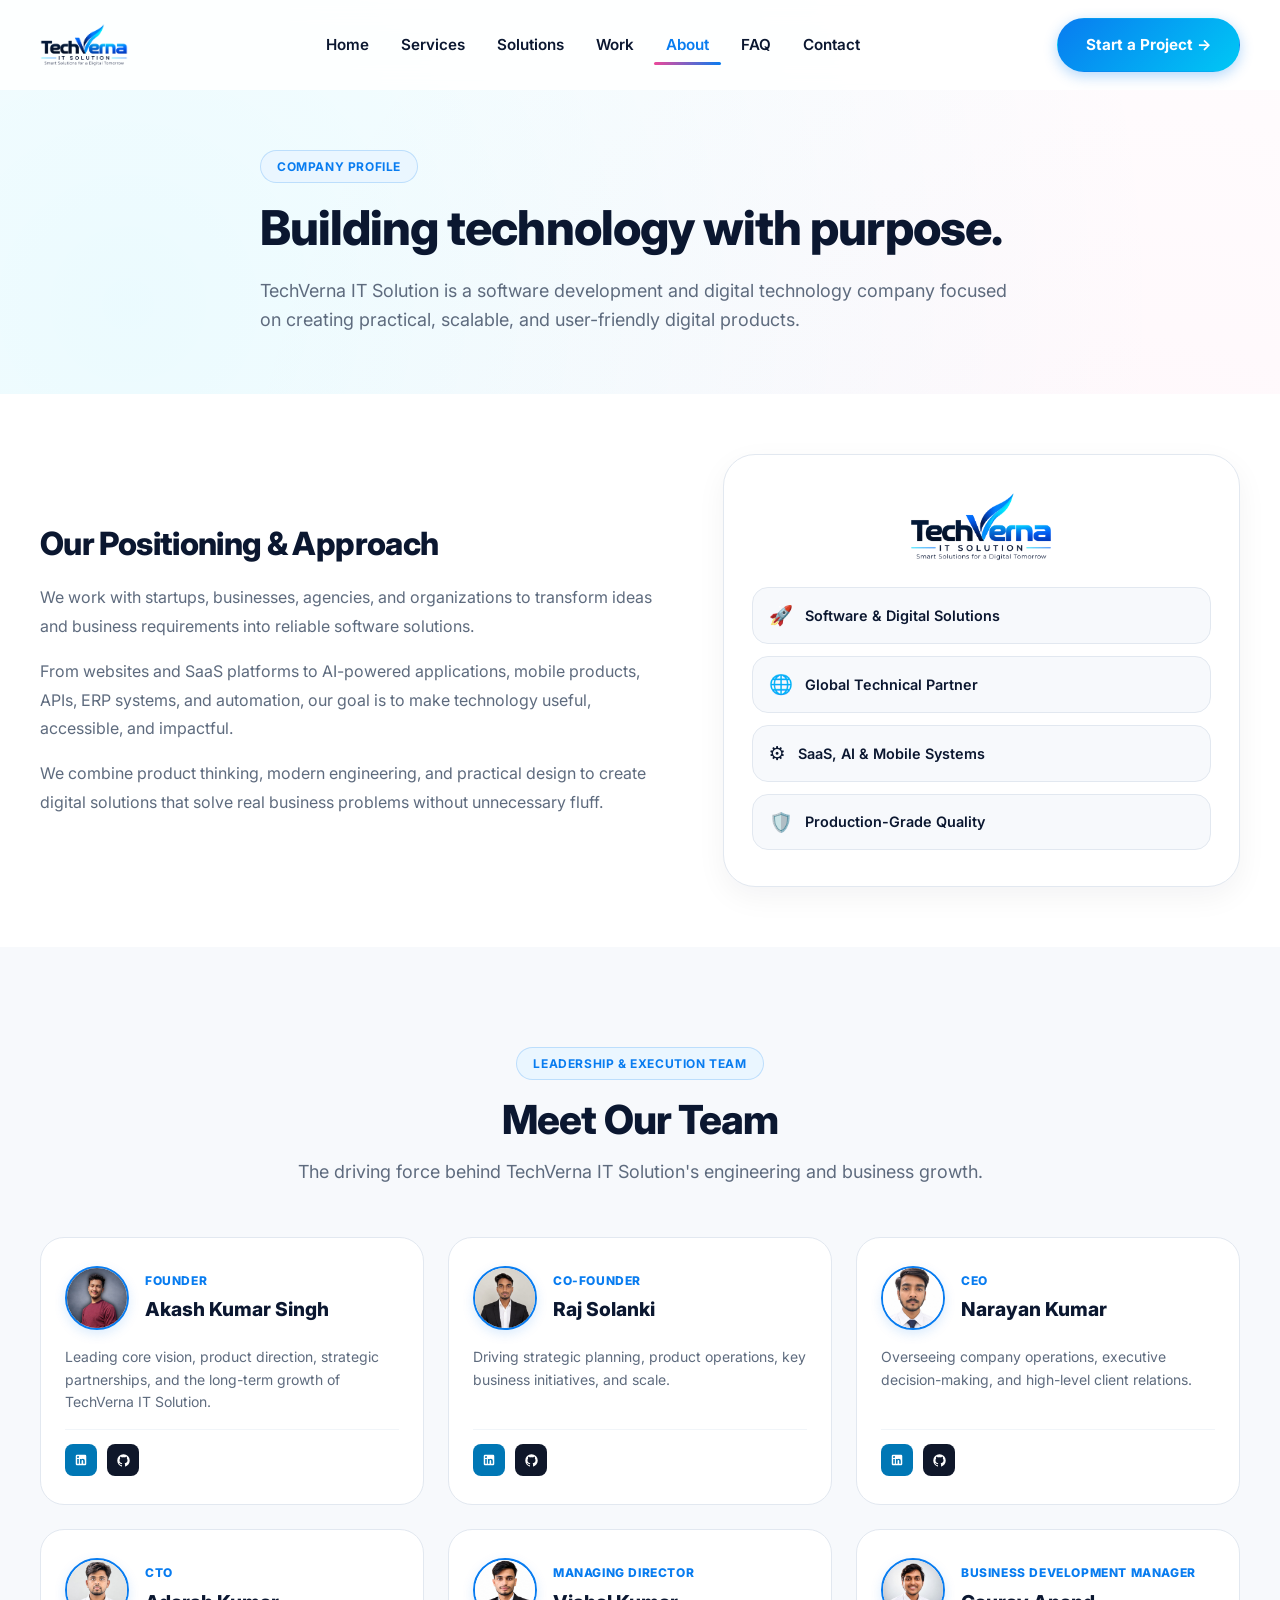
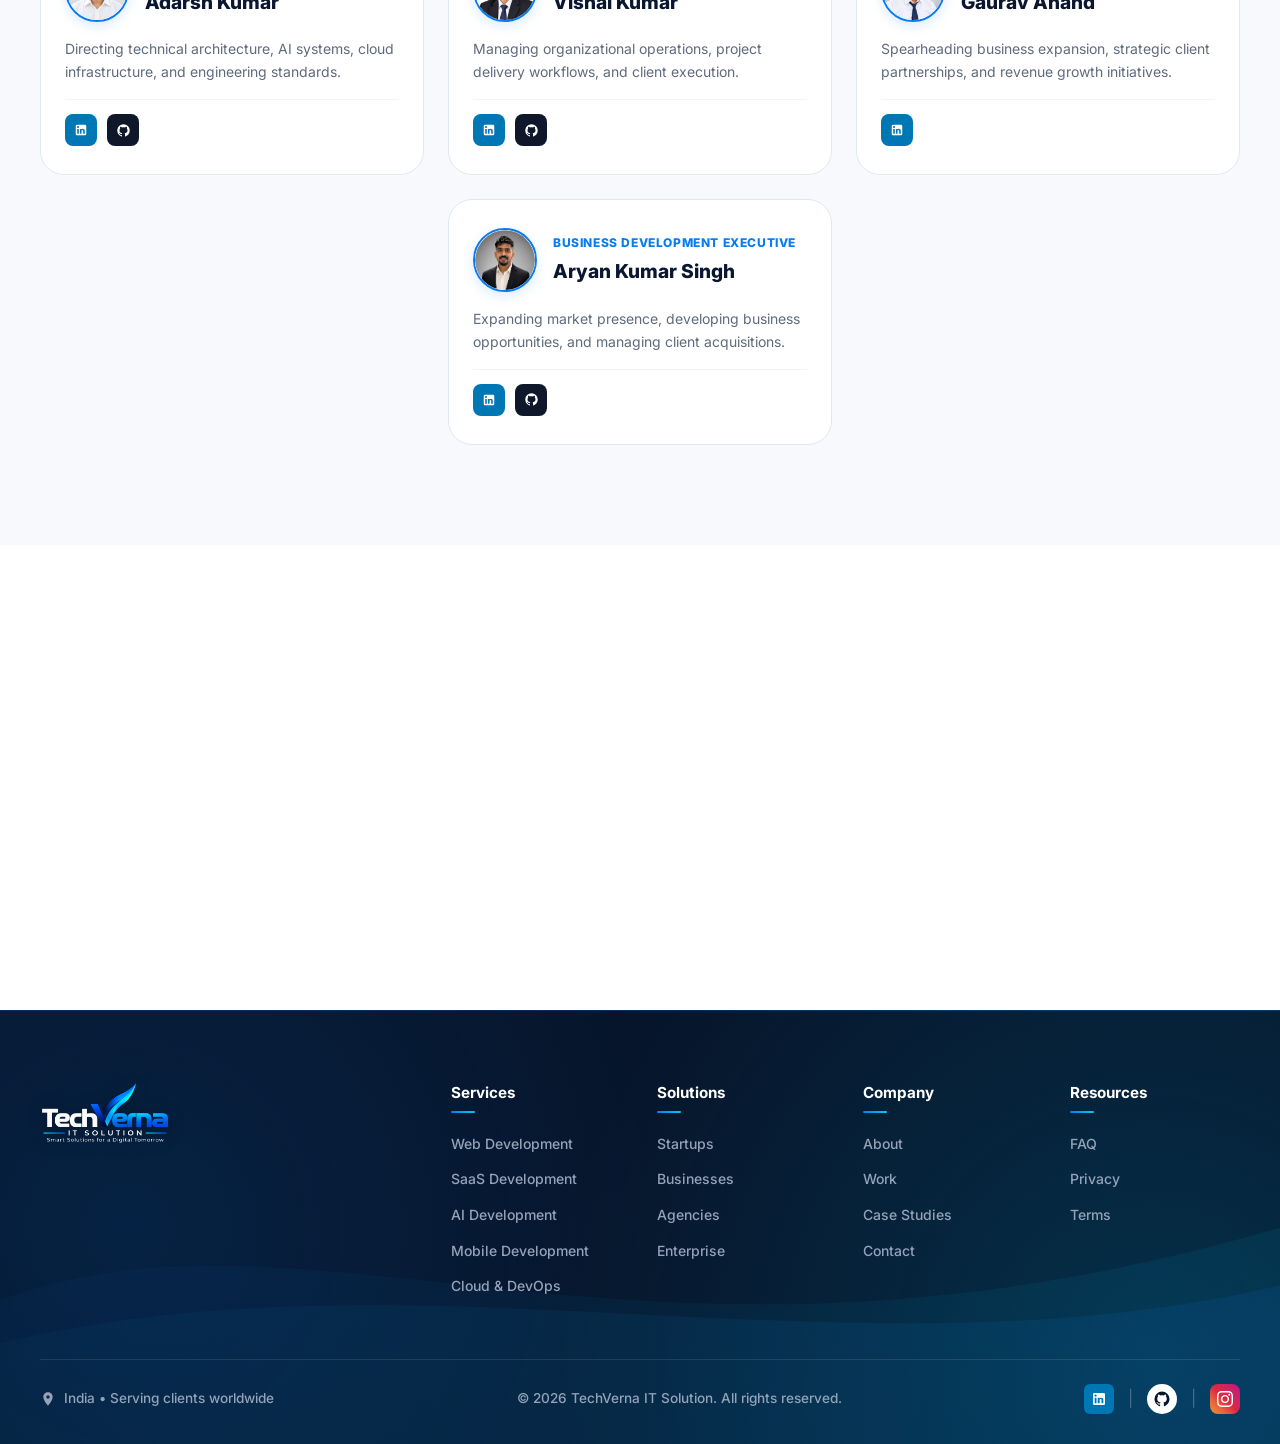
==== commit e1476cd8: "Add Gaurav Anand as Business Development Manager with profile portrait and LinkedIn" ====
--- a/about.html
+++ b/about.html
@@ -5,7 +5,8 @@
   <meta name="viewport" content="width=device-width, initial-scale=1.0">
   <title>About Us | TechVerna IT Solution</title>
   <meta name="description" content="Learn about TechVerna IT Solution, our leadership, engineering values, and mission to build scalable digital products for startups and enterprises.">
-  <link rel="canonical" href="https://techverna.in/about.html">
+    <meta name="google-site-verification" content="HEP0LEoK5Uc9oOuq4HN0b5jV79jJ20gmPk0bxFxzll4">
+  <link rel="canonical" href="https://techverna.pages.dev/about.html">
   <link rel="icon" type="image/png" href="assets/logo.png">
 
   <!-- Google Fonts: Inter -->
@@ -269,7 +270,30 @@
           </div>
         </div>
 
-        <!-- 06 BUSINESS DEVELOPMENT EXECUTIVE -->
+        <!-- 06 BUSINESS DEVELOPMENT MANAGER -->
+        <div class="executive-card">
+          <div>
+            <div class="executive-header">
+              <img src="assets/team/gaurav.jpg" alt="Gaurav Anand" class="executive-avatar">
+              <div>
+                <div class="executive-role-tag">BUSINESS DEVELOPMENT MANAGER</div>
+                <h3 class="executive-name">Gaurav Anand</h3>
+              </div>
+            </div>
+            <p class="executive-desc">
+              Spearheading business expansion, strategic client partnerships, and revenue growth initiatives.
+            </p>
+          </div>
+          <div class="team-social-links">
+            <a href="https://www.linkedin.com/in/gaurav-anand-2015b7202" target="_blank" rel="noopener noreferrer" class="team-social-btn linkedin" aria-label="Gaurav Anand LinkedIn">
+              <svg width="14" height="14" fill="currentColor" viewBox="0 0 24 24">
+                <path d="M19 3a2 2 0 0 1 2 2v14a2 2 0 0 1-2 2H5a2 2 0 0 1-2-2V5a2 2 0 0 1 2-2h14m-.5 15.5v-5.3a3.26 3.26 0 0 0-3.26-3.26c-.85 0-1.84.52-2.28 1.3v-1.11h-2.79v8.37h2.79v-4.93c0-.77.62-1.4 1.39-1.4a1.4 1.4 0 0 1 1.4 1.4v4.93h2.75M6.88 8.56a1.68 1.68 0 0 0 1.68-1.68c0-.93-.75-1.69-1.68-1.69a1.69 1.69 0 0 0-1.69 1.69c0 .93.76 1.68 1.69 1.68m1.39 9.94v-8.37H5.5v8.37h2.77z"/>
+              </svg>
+            </a>
+          </div>
+        </div>
+
+        <!-- 07 BUSINESS DEVELOPMENT EXECUTIVE -->
         <div class="executive-card">
           <div>
             <div class="executive-header">
--- a/css/style.css
+++ b/css/style.css
@@ -881,6 +881,12 @@
   gap: 24px;
 }
 
+@media (min-width: 769px) {
+  .team-grid-3col > .executive-card:last-child:nth-child(3n - 2) {
+    grid-column: 2;
+  }
+}
+
 .executive-card {
   background-color: var(--color-white);
   border: 1px solid #E2E8F0;
